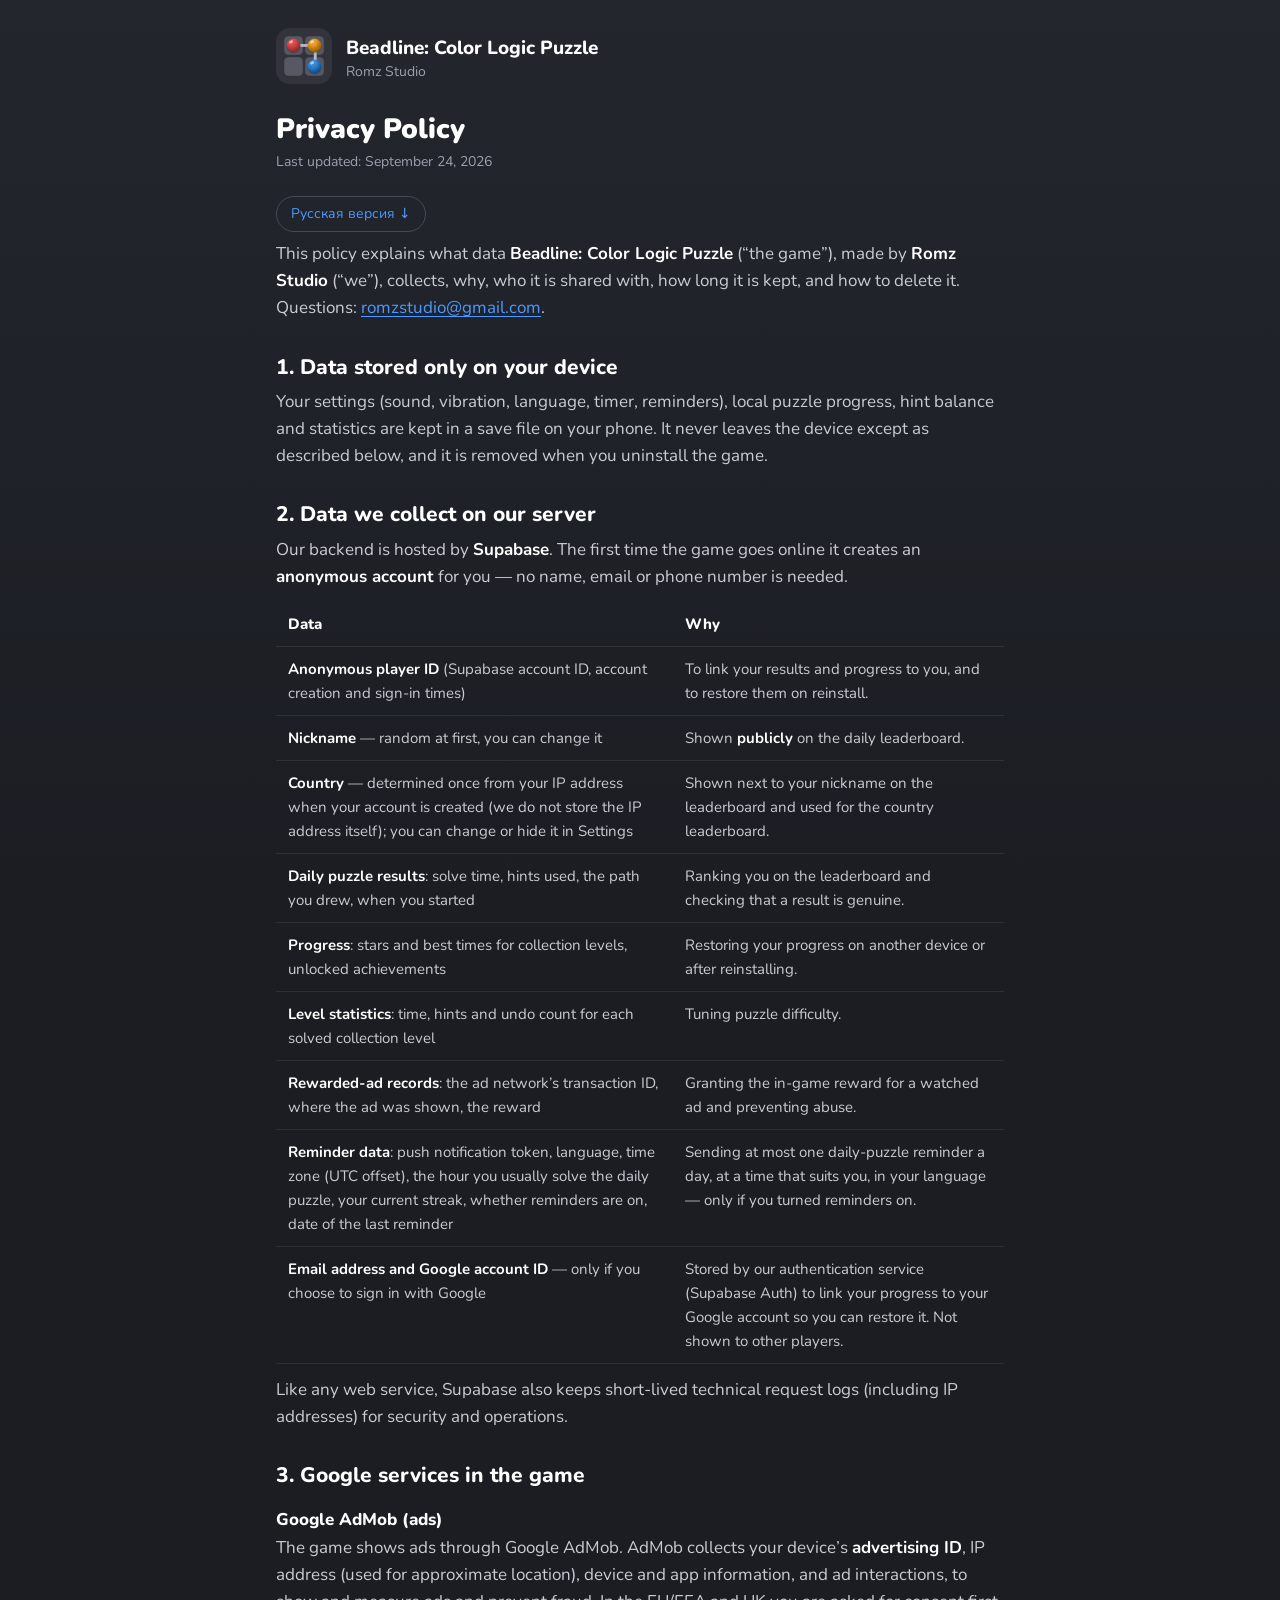
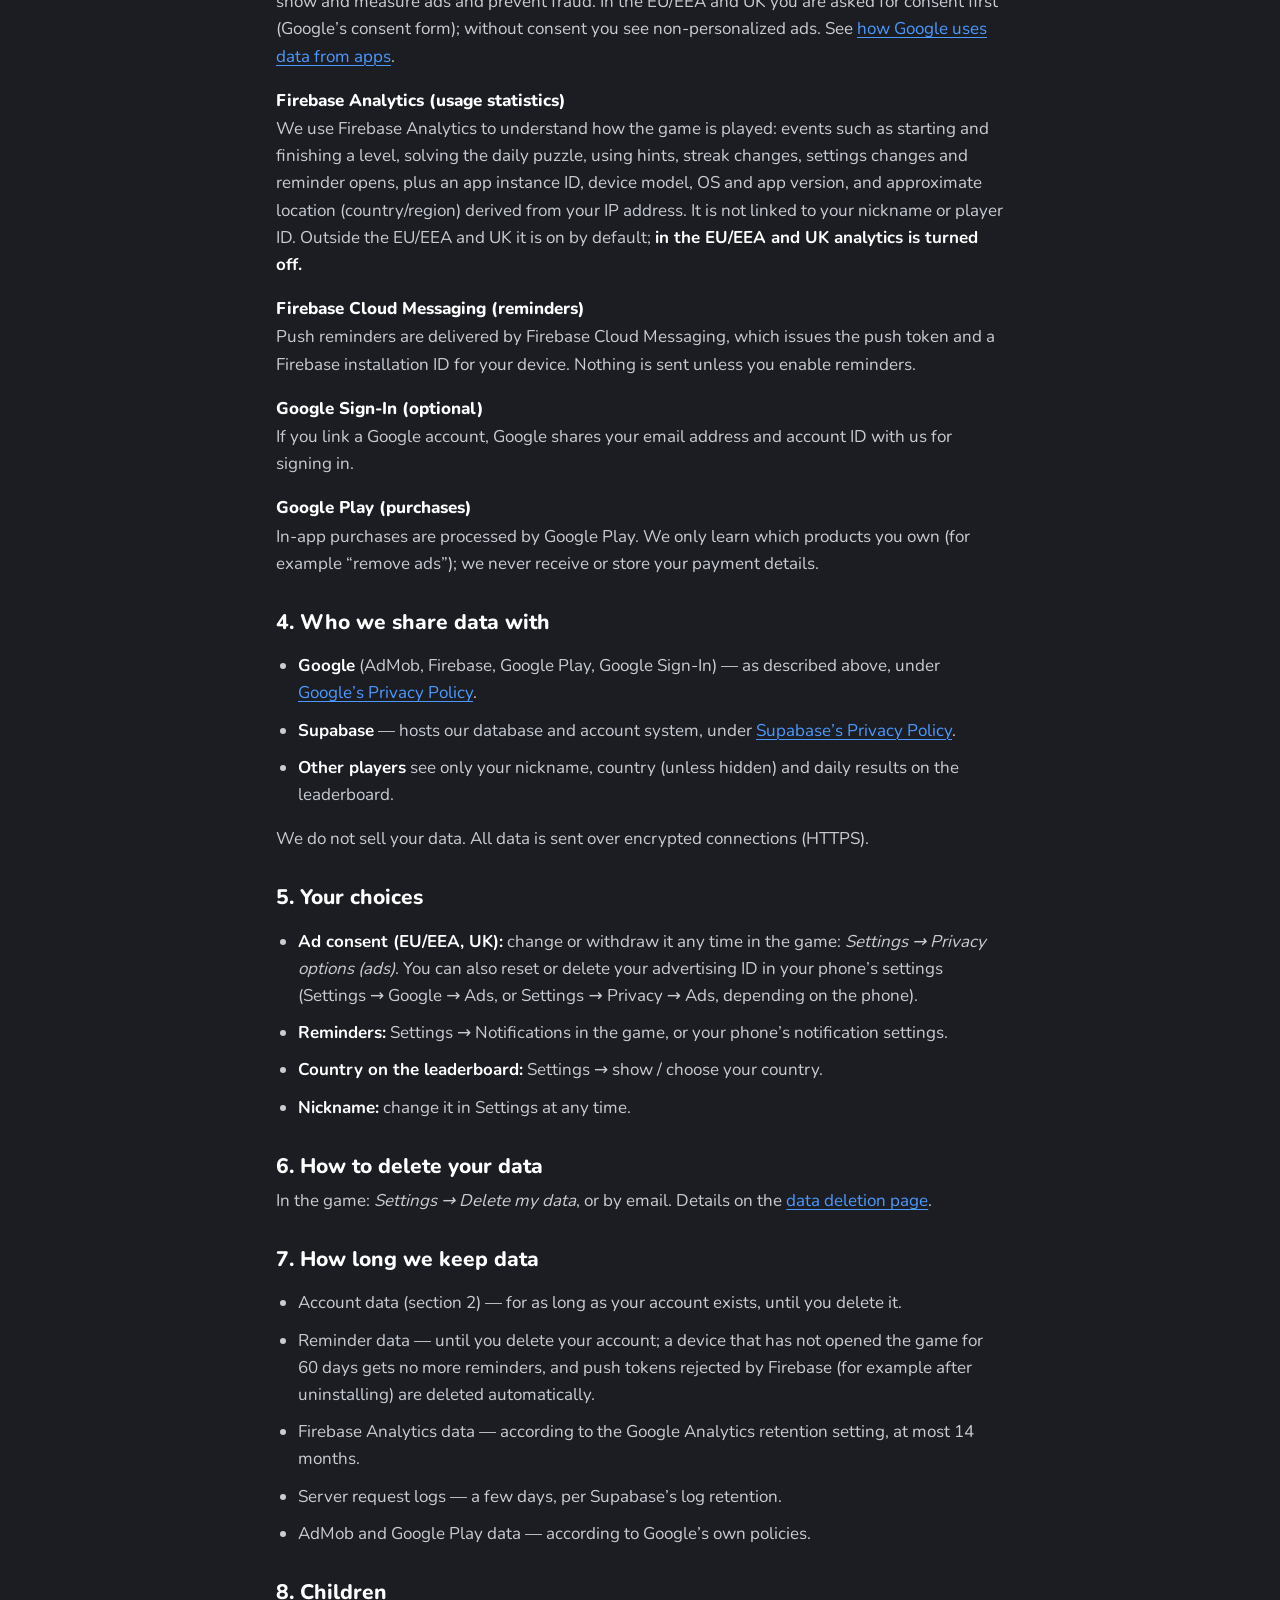
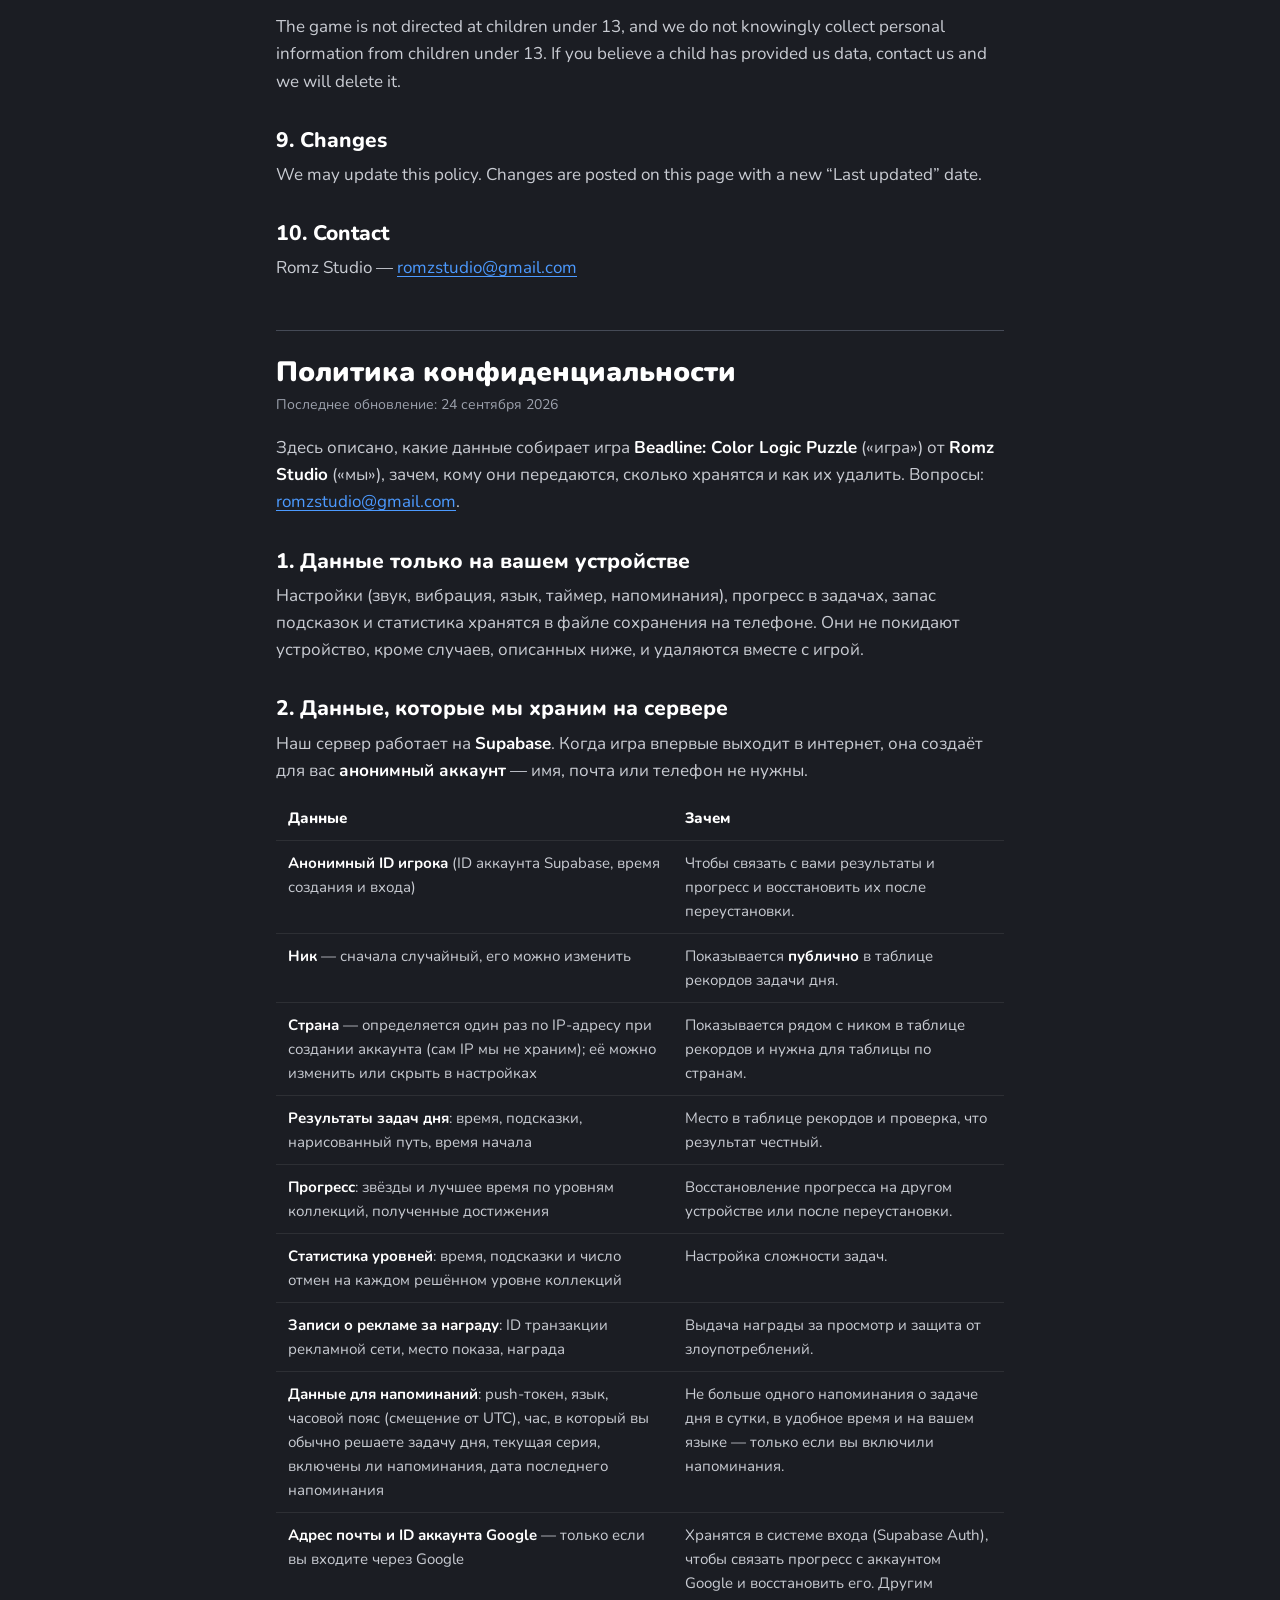
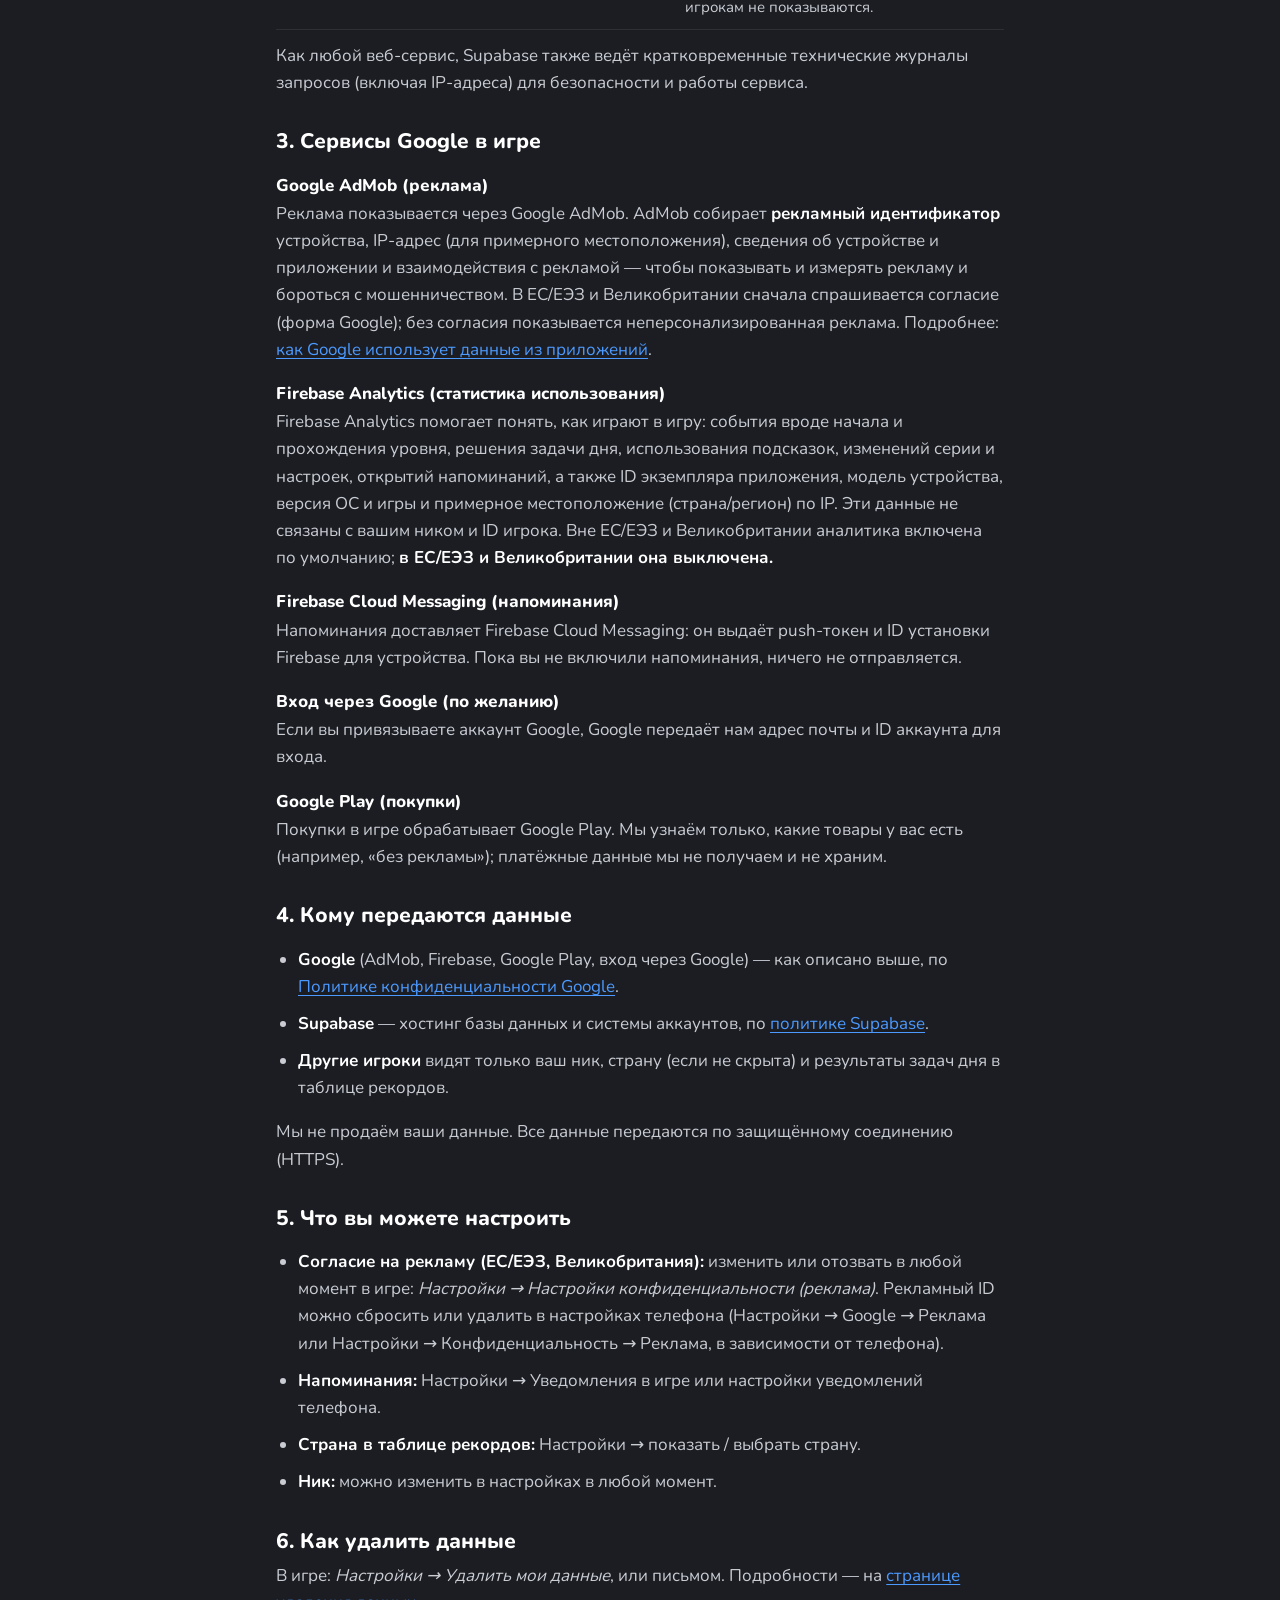
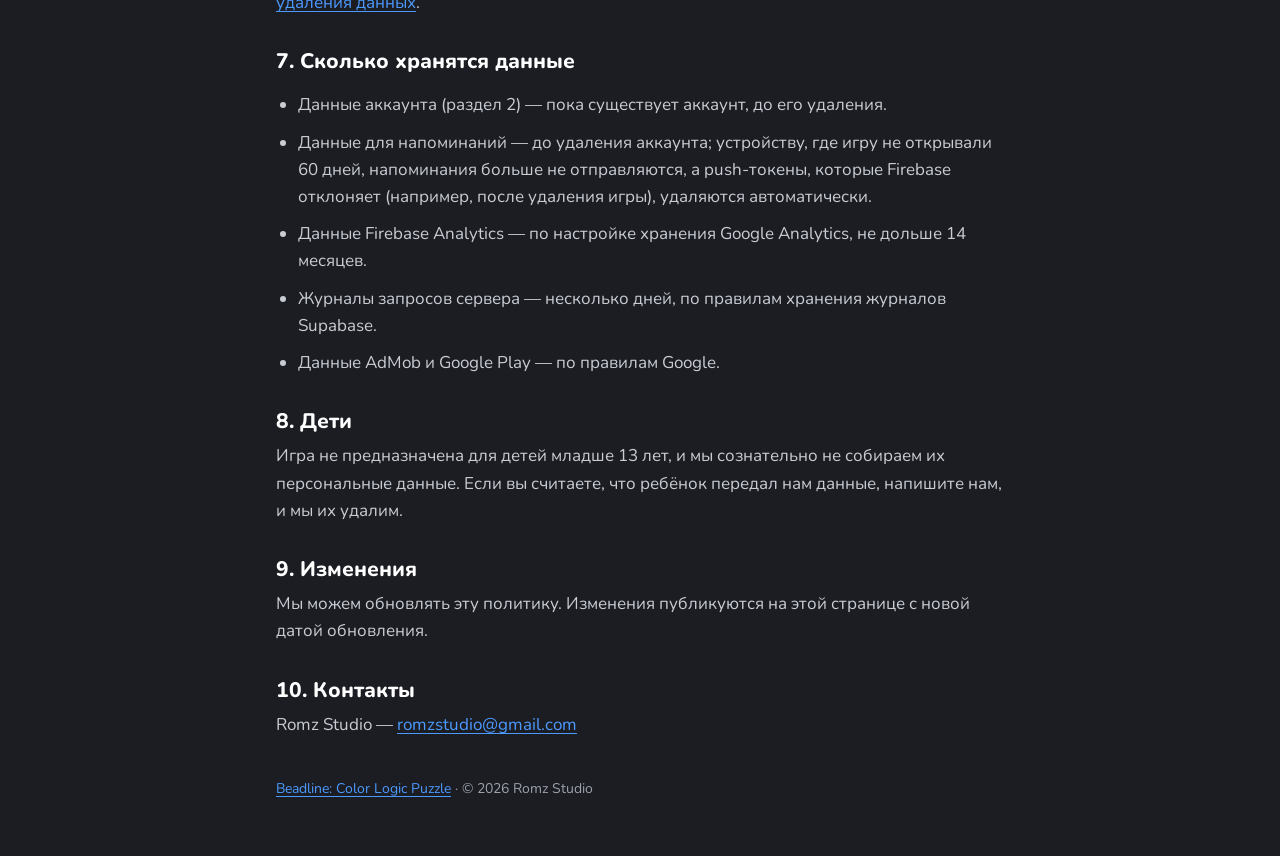
==== privacy.html @ 5cad296f "Replace privacy page with the new site: privacy policy and data deletion (EN + RU) Source lives in t" ====
<!doctype html>
<html lang="en">
<head>
<meta charset="utf-8">
<meta name="viewport" content="width=device-width, initial-scale=1">
<title>Privacy Policy — Beadline: Color Logic Puzzle</title>
<meta name="description" content="Privacy Policy for Beadline: Color Logic Puzzle by Romz Studio.">
<link rel="icon" href="icon.png">
<link rel="stylesheet" href="style.css">
</head>
<body>
<main>
	<header class="app">
		<a href="index.html"><img src="icon.png" alt="Beadline"></a>
		<div>
			<div class="name">Beadline: Color Logic Puzzle</div>
			<div class="dev">Romz Studio</div>
		</div>
	</header>

	<h1>Privacy Policy</h1>
	<p class="updated">Last updated: September 24, 2026</p>
	<a class="lang-switch" href="#ru">Русская версия ↓</a>

	<p>This policy explains what data <strong>Beadline: Color Logic Puzzle</strong> (“the game”),
	made by <strong>Romz Studio</strong> (“we”), collects, why, who it is shared with, how long it is
	kept, and how to delete it. Questions: <a href="mailto:romzstudio@gmail.com">romzstudio@gmail.com</a>.</p>

	<h2>1. Data stored only on your device</h2>
	<p>Your settings (sound, vibration, language, timer, reminders), local puzzle progress, hint
	balance and statistics are kept in a save file on your phone. It never leaves the device except
	as described below, and it is removed when you uninstall the game.</p>

	<h2>2. Data we collect on our server</h2>
	<p>Our backend is hosted by <strong>Supabase</strong>. The first time the game goes online it
	creates an <strong>anonymous account</strong> for you — no name, email or phone number is needed.</p>
	<div class="table-wrap"><table>
		<tr><th>Data</th><th>Why</th></tr>
		<tr><td><strong>Anonymous player ID</strong> (Supabase account ID, account creation and sign-in times)</td>
			<td>To link your results and progress to you, and to restore them on reinstall.</td></tr>
		<tr><td><strong>Nickname</strong> — random at first, you can change it</td>
			<td>Shown <strong>publicly</strong> on the daily leaderboard.</td></tr>
		<tr><td><strong>Country</strong> — determined once from your IP address when your account is created (we do not store the IP address itself); you can change or hide it in Settings</td>
			<td>Shown next to your nickname on the leaderboard and used for the country leaderboard.</td></tr>
		<tr><td><strong>Daily puzzle results</strong>: solve time, hints used, the path you drew, when you started</td>
			<td>Ranking you on the leaderboard and checking that a result is genuine.</td></tr>
		<tr><td><strong>Progress</strong>: stars and best times for collection levels, unlocked achievements</td>
			<td>Restoring your progress on another device or after reinstalling.</td></tr>
		<tr><td><strong>Level statistics</strong>: time, hints and undo count for each solved collection level</td>
			<td>Tuning puzzle difficulty.</td></tr>
		<tr><td><strong>Rewarded-ad records</strong>: the ad network’s transaction ID, where the ad was shown, the reward</td>
			<td>Granting the in-game reward for a watched ad and preventing abuse.</td></tr>
		<tr><td><strong>Reminder data</strong>: push notification token, language, time zone (UTC offset), the hour you usually solve the daily puzzle, your current streak, whether reminders are on, date of the last reminder</td>
			<td>Sending at most one daily-puzzle reminder a day, at a time that suits you, in your language — only if you turned reminders on.</td></tr>
		<tr><td><strong>Email address and Google account ID</strong> — only if you choose to sign in with Google</td>
			<td>Stored by our authentication service (Supabase Auth) to link your progress to your Google account so you can restore it. Not shown to other players.</td></tr>
	</table></div>
	<p>Like any web service, Supabase also keeps short-lived technical request logs (including IP
	addresses) for security and operations.</p>

	<h2>3. Google services in the game</h2>
	<h3>Google AdMob (ads)</h3>
	<p>The game shows ads through Google AdMob. AdMob collects your device’s <strong>advertising
	ID</strong>, IP address (used for approximate location), device and app information, and ad
	interactions, to show and measure ads and prevent fraud. In the EU/EEA and UK you are asked for
	consent first (Google’s consent form); without consent you see non-personalized ads.
	See <a href="https://policies.google.com/technologies/partner-sites">how Google uses data from apps</a>.</p>
	<h3>Firebase Analytics (usage statistics)</h3>
	<p>We use Firebase Analytics to understand how the game is played: events such as starting and
	finishing a level, solving the daily puzzle, using hints, streak changes, settings changes and
	reminder opens, plus an app instance ID, device model, OS and app version, and approximate
	location (country/region) derived from your IP address. It is not linked to your nickname or
	player ID. Outside the EU/EEA and UK it is on by default; <strong>in the EU/EEA and UK analytics
	is turned off.</strong></p>
	<h3>Firebase Cloud Messaging (reminders)</h3>
	<p>Push reminders are delivered by Firebase Cloud Messaging, which issues the push token and a
	Firebase installation ID for your device. Nothing is sent unless you enable reminders.</p>
	<h3>Google Sign-In (optional)</h3>
	<p>If you link a Google account, Google shares your email address and account ID with us for
	signing in.</p>
	<h3>Google Play (purchases)</h3>
	<p>In-app purchases are processed by Google Play. We only learn which products you own (for
	example “remove ads”); we never receive or store your payment details.</p>

	<h2>4. Who we share data with</h2>
	<ul>
		<li><strong>Google</strong> (AdMob, Firebase, Google Play, Google Sign-In) — as described above, under
			<a href="https://policies.google.com/privacy">Google’s Privacy Policy</a>.</li>
		<li><strong>Supabase</strong> — hosts our database and account system, under
			<a href="https://supabase.com/privacy">Supabase’s Privacy Policy</a>.</li>
		<li><strong>Other players</strong> see only your nickname, country (unless hidden) and daily results on the leaderboard.</li>
	</ul>
	<p>We do not sell your data. All data is sent over encrypted connections (HTTPS).</p>

	<h2>5. Your choices</h2>
	<ul>
		<li><strong>Ad consent (EU/EEA, UK):</strong> change or withdraw it any time in the game:
			<em>Settings → Privacy options (ads)</em>. You can also reset or delete your advertising ID in your
			phone’s settings (Settings → Google → Ads, or Settings → Privacy → Ads, depending on the phone).</li>
		<li><strong>Reminders:</strong> Settings → Notifications in the game, or your phone’s notification settings.</li>
		<li><strong>Country on the leaderboard:</strong> Settings → show / choose your country.</li>
		<li><strong>Nickname:</strong> change it in Settings at any time.</li>
	</ul>

	<h2>6. How to delete your data</h2>
	<p>In the game: <em>Settings → Delete my data</em>, or by email. Details on the
	<a href="delete-data.html">data deletion page</a>.</p>

	<h2>7. How long we keep data</h2>
	<ul>
		<li>Account data (section 2) — for as long as your account exists, until you delete it.</li>
		<li>Reminder data — until you delete your account; a device that has not opened the game for 60 days gets no more reminders, and push tokens rejected by Firebase (for example after uninstalling) are deleted automatically.</li>
		<li>Firebase Analytics data — according to the Google Analytics retention setting, at most 14 months.</li>
		<li>Server request logs — a few days, per Supabase’s log retention.</li>
		<li>AdMob and Google Play data — according to Google’s own policies.</li>
	</ul>

	<h2>8. Children</h2>
	<p>The game is not directed at children under 13, and we do not knowingly collect personal
	information from children under 13. If you believe a child has provided us data, contact us and we
	will delete it.</p>

	<h2>9. Changes</h2>
	<p>We may update this policy. Changes are posted on this page with a new “Last updated” date.</p>

	<h2>10. Contact</h2>
	<p>Romz Studio — <a href="mailto:romzstudio@gmail.com">romzstudio@gmail.com</a></p>

	<hr class="lang">

	<section id="ru" lang="ru">
	<h1>Политика конфиденциальности</h1>
	<p class="updated">Последнее обновление: 24 сентября 2026</p>

	<p>Здесь описано, какие данные собирает игра <strong>Beadline: Color Logic Puzzle</strong>
	(«игра») от <strong>Romz Studio</strong> («мы»), зачем, кому они передаются, сколько хранятся и как
	их удалить. Вопросы: <a href="mailto:romzstudio@gmail.com">romzstudio@gmail.com</a>.</p>

	<h2>1. Данные только на вашем устройстве</h2>
	<p>Настройки (звук, вибрация, язык, таймер, напоминания), прогресс в задачах, запас подсказок и
	статистика хранятся в файле сохранения на телефоне. Они не покидают устройство, кроме случаев,
	описанных ниже, и удаляются вместе с игрой.</p>

	<h2>2. Данные, которые мы храним на сервере</h2>
	<p>Наш сервер работает на <strong>Supabase</strong>. Когда игра впервые выходит в интернет, она
	создаёт для вас <strong>анонимный аккаунт</strong> — имя, почта или телефон не нужны.</p>
	<div class="table-wrap"><table>
		<tr><th>Данные</th><th>Зачем</th></tr>
		<tr><td><strong>Анонимный ID игрока</strong> (ID аккаунта Supabase, время создания и входа)</td>
			<td>Чтобы связать с вами результаты и прогресс и восстановить их после переустановки.</td></tr>
		<tr><td><strong>Ник</strong> — сначала случайный, его можно изменить</td>
			<td>Показывается <strong>публично</strong> в таблице рекордов задачи дня.</td></tr>
		<tr><td><strong>Страна</strong> — определяется один раз по IP-адресу при создании аккаунта (сам IP мы не храним); её можно изменить или скрыть в настройках</td>
			<td>Показывается рядом с ником в таблице рекордов и нужна для таблицы по странам.</td></tr>
		<tr><td><strong>Результаты задач дня</strong>: время, подсказки, нарисованный путь, время начала</td>
			<td>Место в таблице рекордов и проверка, что результат честный.</td></tr>
		<tr><td><strong>Прогресс</strong>: звёзды и лучшее время по уровням коллекций, полученные достижения</td>
			<td>Восстановление прогресса на другом устройстве или после переустановки.</td></tr>
		<tr><td><strong>Статистика уровней</strong>: время, подсказки и число отмен на каждом решённом уровне коллекций</td>
			<td>Настройка сложности задач.</td></tr>
		<tr><td><strong>Записи о рекламе за награду</strong>: ID транзакции рекламной сети, место показа, награда</td>
			<td>Выдача награды за просмотр и защита от злоупотреблений.</td></tr>
		<tr><td><strong>Данные для напоминаний</strong>: push-токен, язык, часовой пояс (смещение от UTC), час, в который вы обычно решаете задачу дня, текущая серия, включены ли напоминания, дата последнего напоминания</td>
			<td>Не больше одного напоминания о задаче дня в сутки, в удобное время и на вашем языке — только если вы включили напоминания.</td></tr>
		<tr><td><strong>Адрес почты и ID аккаунта Google</strong> — только если вы входите через Google</td>
			<td>Хранятся в системе входа (Supabase Auth), чтобы связать прогресс с аккаунтом Google и восстановить его. Другим игрокам не показываются.</td></tr>
	</table></div>
	<p>Как любой веб-сервис, Supabase также ведёт кратковременные технические журналы запросов (включая
	IP-адреса) для безопасности и работы сервиса.</p>

	<h2>3. Сервисы Google в игре</h2>
	<h3>Google AdMob (реклама)</h3>
	<p>Реклама показывается через Google AdMob. AdMob собирает <strong>рекламный идентификатор</strong>
	устройства, IP-адрес (для примерного местоположения), сведения об устройстве и приложении и
	взаимодействия с рекламой — чтобы показывать и измерять рекламу и бороться с мошенничеством. В
	ЕС/ЕЭЗ и Великобритании сначала спрашивается согласие (форма Google); без согласия показывается
	неперсонализированная реклама.
	Подробнее: <a href="https://policies.google.com/technologies/partner-sites?hl=ru">как Google использует данные из приложений</a>.</p>
	<h3>Firebase Analytics (статистика использования)</h3>
	<p>Firebase Analytics помогает понять, как играют в игру: события вроде начала и прохождения
	уровня, решения задачи дня, использования подсказок, изменений серии и настроек, открытий
	напоминаний, а также ID экземпляра приложения, модель устройства, версия ОС и игры и примерное
	местоположение (страна/регион) по IP. Эти данные не связаны с вашим ником и ID игрока. Вне ЕС/ЕЭЗ и
	Великобритании аналитика включена по умолчанию; <strong>в ЕС/ЕЭЗ и Великобритании она выключена.</strong></p>
	<h3>Firebase Cloud Messaging (напоминания)</h3>
	<p>Напоминания доставляет Firebase Cloud Messaging: он выдаёт push-токен и ID установки Firebase
	для устройства. Пока вы не включили напоминания, ничего не отправляется.</p>
	<h3>Вход через Google (по желанию)</h3>
	<p>Если вы привязываете аккаунт Google, Google передаёт нам адрес почты и ID аккаунта для входа.</p>
	<h3>Google Play (покупки)</h3>
	<p>Покупки в игре обрабатывает Google Play. Мы узнаём только, какие товары у вас есть (например,
	«без рекламы»); платёжные данные мы не получаем и не храним.</p>

	<h2>4. Кому передаются данные</h2>
	<ul>
		<li><strong>Google</strong> (AdMob, Firebase, Google Play, вход через Google) — как описано выше, по
			<a href="https://policies.google.com/privacy?hl=ru">Политике конфиденциальности Google</a>.</li>
		<li><strong>Supabase</strong> — хостинг базы данных и системы аккаунтов, по
			<a href="https://supabase.com/privacy">политике Supabase</a>.</li>
		<li><strong>Другие игроки</strong> видят только ваш ник, страну (если не скрыта) и результаты задач дня в таблице рекордов.</li>
	</ul>
	<p>Мы не продаём ваши данные. Все данные передаются по защищённому соединению (HTTPS).</p>

	<h2>5. Что вы можете настроить</h2>
	<ul>
		<li><strong>Согласие на рекламу (ЕС/ЕЭЗ, Великобритания):</strong> изменить или отозвать в любой момент в игре:
			<em>Настройки → Настройки конфиденциальности (реклама)</em>. Рекламный ID можно сбросить или удалить в
			настройках телефона (Настройки → Google → Реклама или Настройки → Конфиденциальность → Реклама,
			в зависимости от телефона).</li>
		<li><strong>Напоминания:</strong> Настройки → Уведомления в игре или настройки уведомлений телефона.</li>
		<li><strong>Страна в таблице рекордов:</strong> Настройки → показать / выбрать страну.</li>
		<li><strong>Ник:</strong> можно изменить в настройках в любой момент.</li>
	</ul>

	<h2>6. Как удалить данные</h2>
	<p>В игре: <em>Настройки → Удалить мои данные</em>, или письмом. Подробности — на
	<a href="delete-data.html#ru">странице удаления данных</a>.</p>

	<h2>7. Сколько хранятся данные</h2>
	<ul>
		<li>Данные аккаунта (раздел 2) — пока существует аккаунт, до его удаления.</li>
		<li>Данные для напоминаний — до удаления аккаунта; устройству, где игру не открывали 60 дней, напоминания больше не отправляются, а push-токены, которые Firebase отклоняет (например, после удаления игры), удаляются автоматически.</li>
		<li>Данные Firebase Analytics — по настройке хранения Google Analytics, не дольше 14 месяцев.</li>
		<li>Журналы запросов сервера — несколько дней, по правилам хранения журналов Supabase.</li>
		<li>Данные AdMob и Google Play — по правилам Google.</li>
	</ul>

	<h2>8. Дети</h2>
	<p>Игра не предназначена для детей младше 13 лет, и мы сознательно не собираем их персональные
	данные. Если вы считаете, что ребёнок передал нам данные, напишите нам, и мы их удалим.</p>

	<h2>9. Изменения</h2>
	<p>Мы можем обновлять эту политику. Изменения публикуются на этой странице с новой датой обновления.</p>

	<h2>10. Контакты</h2>
	<p>Romz Studio — <a href="mailto:romzstudio@gmail.com">romzstudio@gmail.com</a></p>
	</section>

	<footer><a href="index.html">Beadline: Color Logic Puzzle</a> · © 2026 Romz Studio</footer>
</main>
</body>
</html>
---- style.css ----
/* Beadline public pages (GitHub Pages). Colours match the game's Palette (godot/scripts/core/
   palette.gd). Font: Nunito, self-hosted (SIL OFL, fonts/Nunito-OFL.txt) — no external requests. */

@font-face {
	font-family: "Nunito";
	src: url("fonts/Nunito-Variable.ttf") format("truetype");
	font-weight: 200 1000;
	font-display: swap;
}

:root {
	--bg: #23262d;
	--bg-dark: #1b1d23;
	--surface: #2a2e37;
	--border: #454a56;
	--text: #ffffff;
	--text-2: #c9ccd3;
	--muted: #9ca1ad;
	--accent: #e52554;
	--link: #4c9aff;
	color-scheme: dark;
}

* { box-sizing: border-box; }

html { -webkit-text-size-adjust: 100%; }

body {
	margin: 0;
	background: linear-gradient(180deg, var(--bg) 0%, var(--bg-dark) 100%) fixed;
	background-color: var(--bg-dark);
	color: var(--text-2);
	font-family: "Nunito", system-ui, -apple-system, "Segoe UI", Roboto, sans-serif;
	font-size: 17px;
	line-height: 1.6;
}

main {
	max-width: 760px;
	margin: 0 auto;
	padding: 28px 16px 56px;
}

header.app {
	display: flex;
	align-items: center;
	gap: 14px;
	margin-bottom: 20px;
}

header.app img {
	width: 56px;
	height: 56px;
	border-radius: 14px;
	flex: none;
}

header.app .name {
	color: var(--text);
	font-weight: 800;
	font-size: 19px;
	line-height: 1.25;
}

header.app .dev { color: var(--muted); font-size: 14px; }

h1, h2, h3 { color: var(--text); line-height: 1.25; }
h1 { font-size: 28px; font-weight: 900; margin: 8px 0 4px; }
h2 { font-size: 21px; font-weight: 800; margin: 32px 0 8px; }
h3 { font-size: 17px; font-weight: 800; margin: 20px 0 4px; }

p, li { margin: 0 0 10px; }
ul { padding-left: 22px; }
strong { color: var(--text); }

a { color: var(--link); text-decoration-thickness: 1px; text-underline-offset: 3px; }

.updated { color: var(--muted); font-size: 14px; margin-bottom: 18px; }

.lang-switch {
	display: inline-block;
	margin: 4px 0 8px;
	padding: 6px 14px;
	border: 1px solid var(--border);
	border-radius: 999px;
	font-size: 14px;
	text-decoration: none;
}

.card {
	background: var(--surface);
	border: 1px solid rgba(255, 255, 255, 0.06);
	border-radius: 18px;
	padding: 18px 20px;
	margin: 16px 0;
}

.card > :first-child { margin-top: 0; }
.card > :last-child { margin-bottom: 0; }

.links { display: grid; gap: 12px; margin: 24px 0; }

.links a {
	display: block;
	padding: 16px 20px;
	background: var(--surface);
	border: 1px solid var(--border);
	border-radius: 16px;
	color: var(--text);
	font-weight: 800;
	text-decoration: none;
}

.links a span { display: block; color: var(--muted); font-weight: 600; font-size: 14px; }

.table-wrap { overflow-x: auto; margin: 12px 0; }

table { width: 100%; border-collapse: collapse; font-size: 15px; }

th, td {
	text-align: left;
	vertical-align: top;
	padding: 10px 12px;
	border-bottom: 1px solid rgba(255, 255, 255, 0.08);
}

th { color: var(--text); font-weight: 800; }

code {
	background: var(--bg-dark);
	border-radius: 6px;
	padding: 1px 6px;
	font-size: 0.92em;
}

hr.lang {
	border: none;
	border-top: 1px solid var(--border);
	margin: 48px 0 24px;
}

footer {
	margin-top: 40px;
	color: var(--muted);
	font-size: 14px;
}

@media (max-width: 480px) {
	body { font-size: 16px; }
	h1 { font-size: 24px; }
	h2 { font-size: 19px; }
	th, td { padding: 8px 6px; }
}
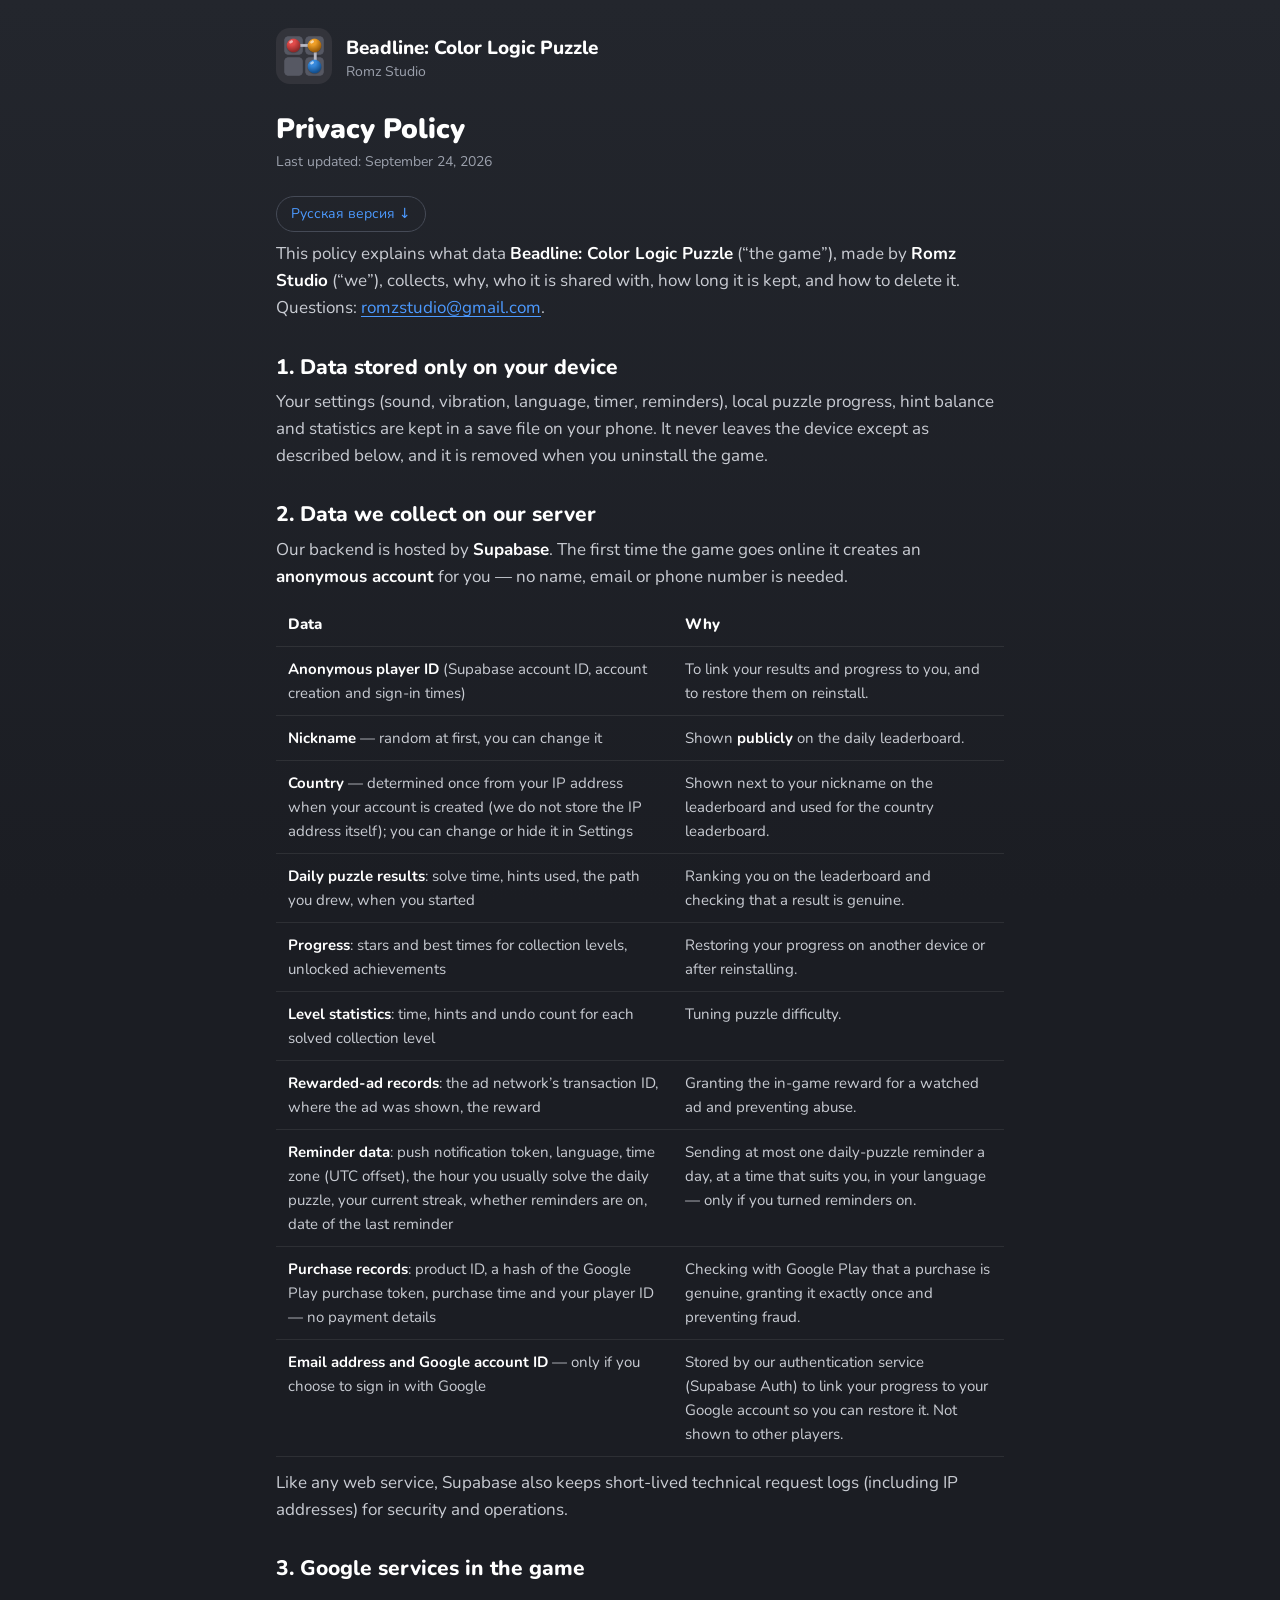
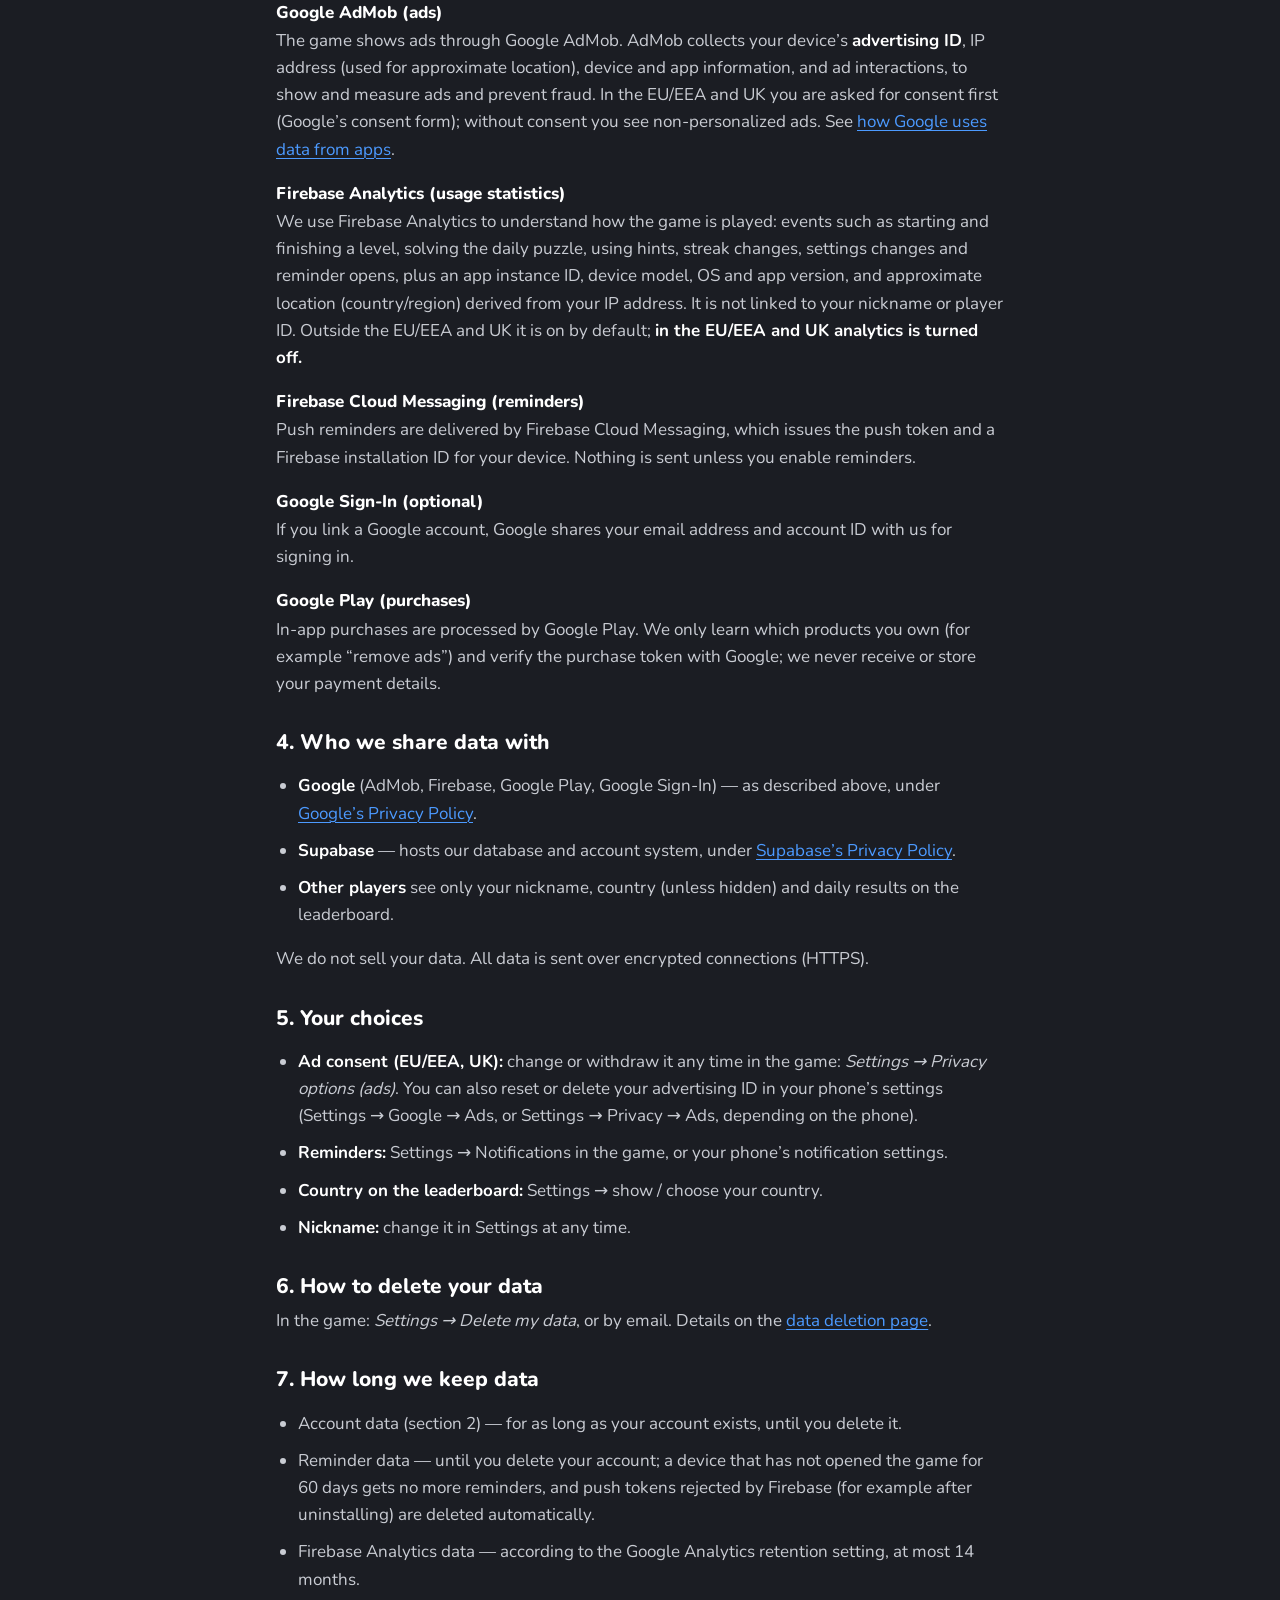
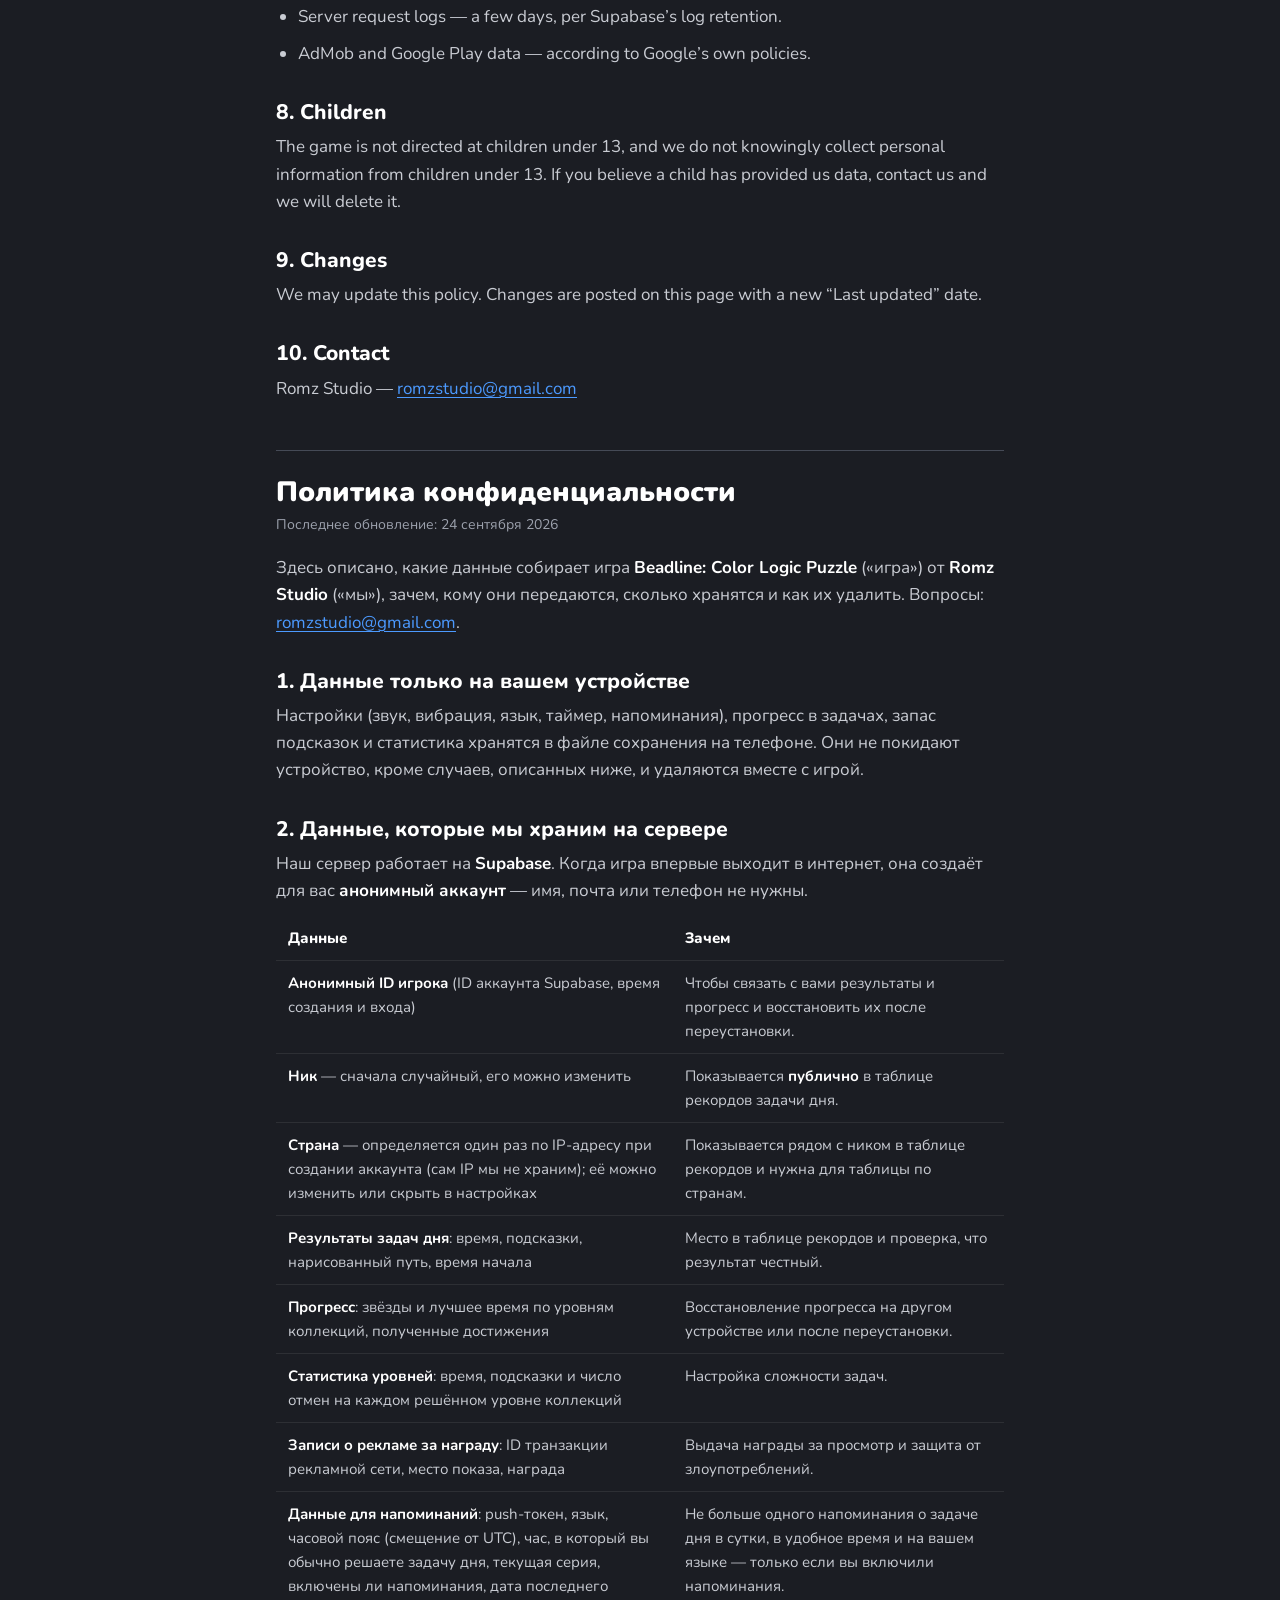
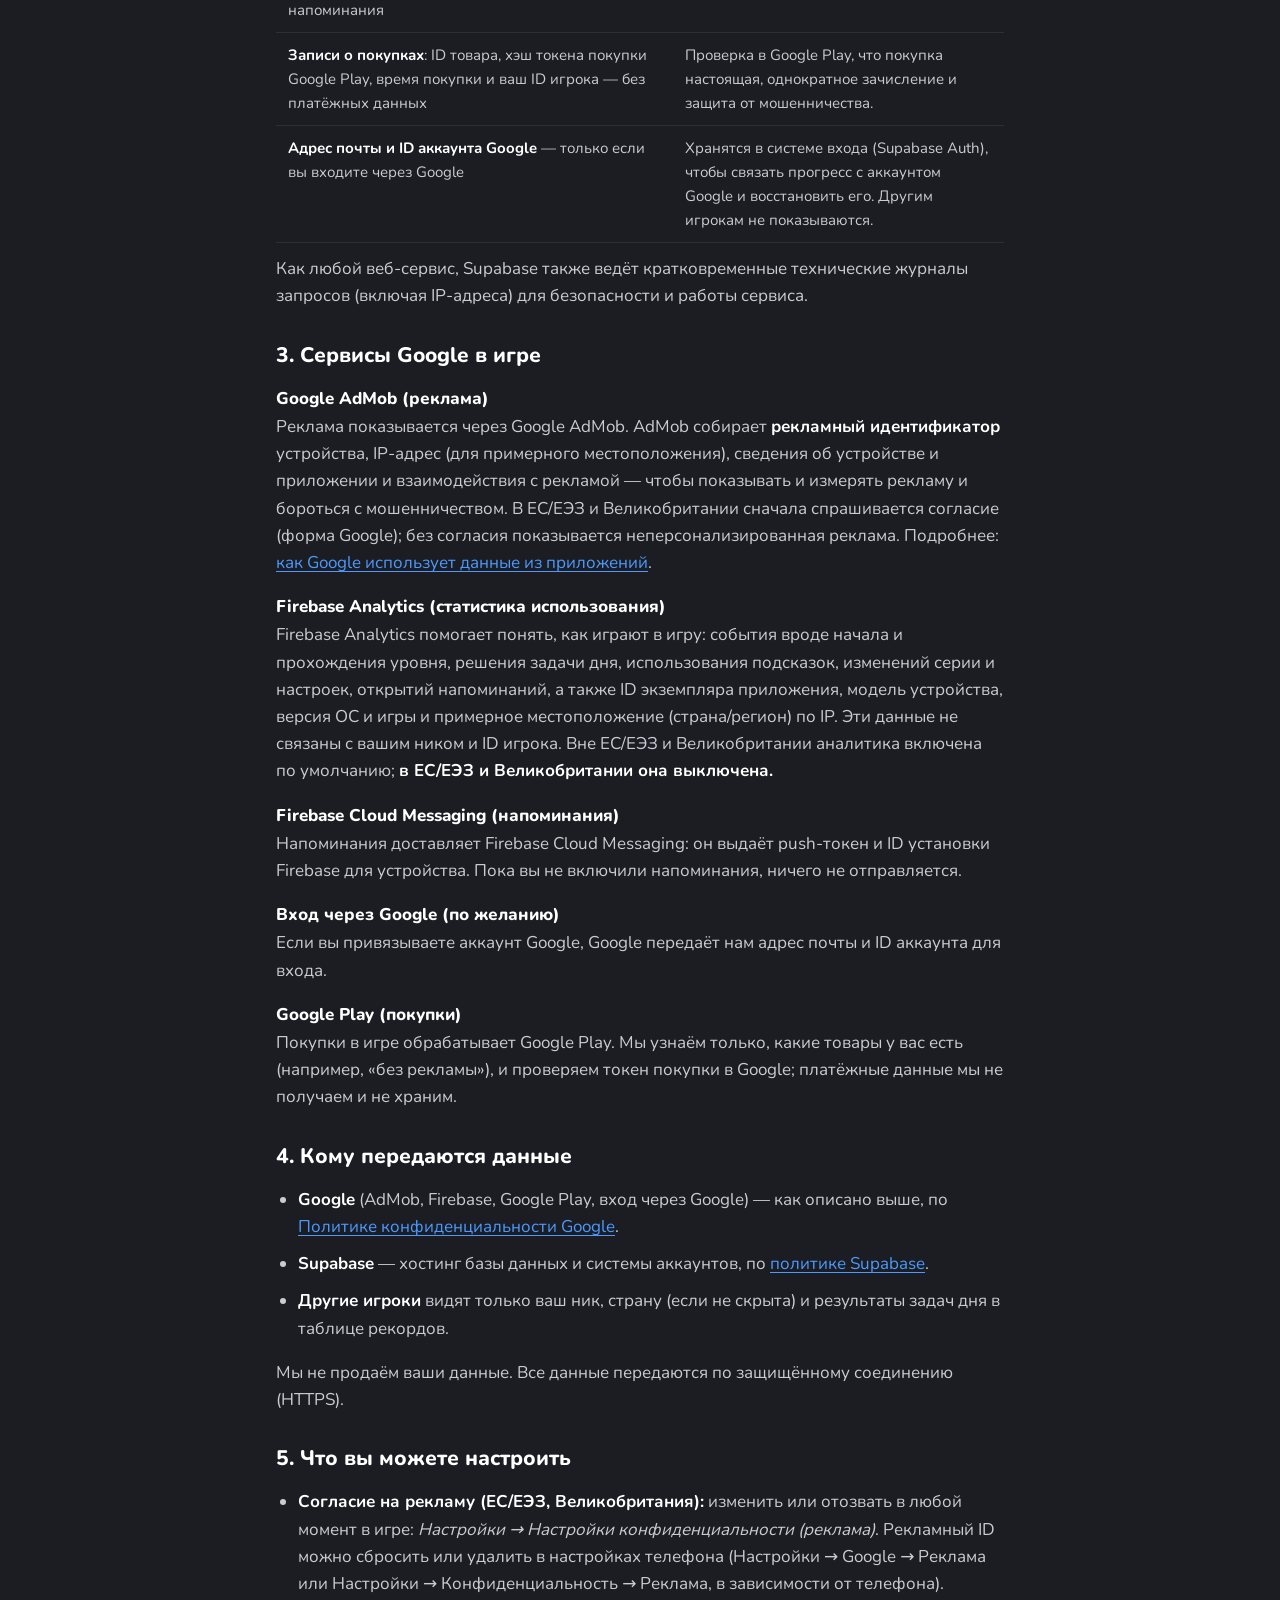
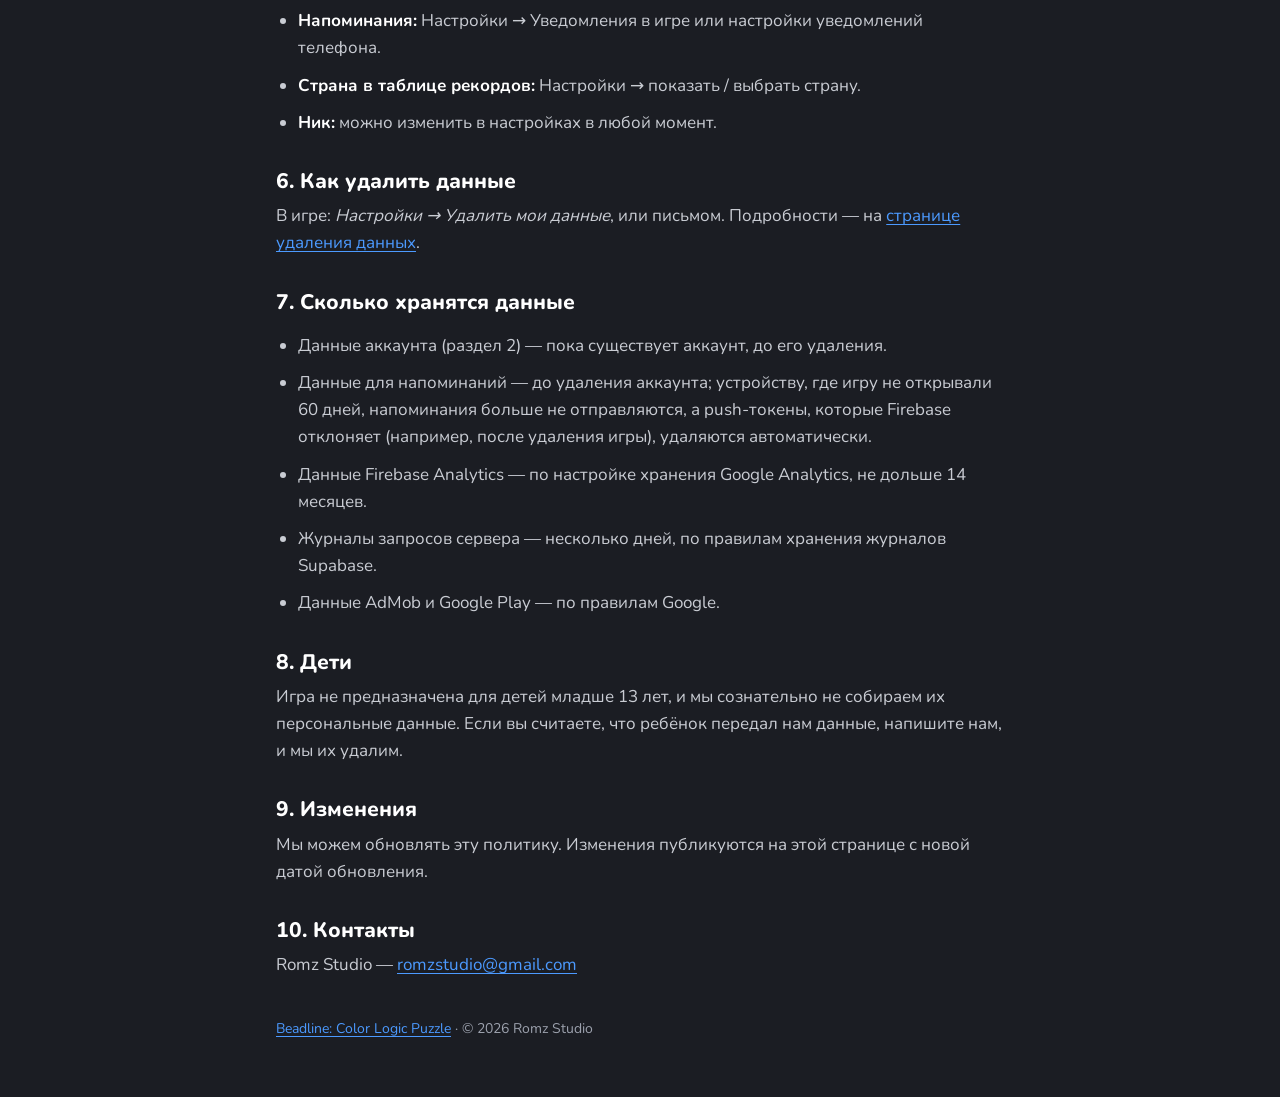
==== commit be54eacf: "Update privacy.html" ====
--- a/privacy.html
+++ b/privacy.html
@@ -52,6 +52,8 @@
 			<td>Granting the in-game reward for a watched ad and preventing abuse.</td></tr>
 		<tr><td><strong>Reminder data</strong>: push notification token, language, time zone (UTC offset), the hour you usually solve the daily puzzle, your current streak, whether reminders are on, date of the last reminder</td>
 			<td>Sending at most one daily-puzzle reminder a day, at a time that suits you, in your language — only if you turned reminders on.</td></tr>
+		<tr><td><strong>Purchase records</strong>: product ID, a hash of the Google Play purchase token, purchase time and your player ID — no payment details</td>
+			<td>Checking with Google Play that a purchase is genuine, granting it exactly once and preventing fraud.</td></tr>
 		<tr><td><strong>Email address and Google account ID</strong> — only if you choose to sign in with Google</td>
 			<td>Stored by our authentication service (Supabase Auth) to link your progress to your Google account so you can restore it. Not shown to other players.</td></tr>
 	</table></div>
@@ -80,7 +82,7 @@
 	signing in.</p>
 	<h3>Google Play (purchases)</h3>
 	<p>In-app purchases are processed by Google Play. We only learn which products you own (for
-	example “remove ads”); we never receive or store your payment details.</p>
+	example “remove ads”) and verify the purchase token with Google; we never receive or store your payment details.</p>
 
 	<h2>4. Who we share data with</h2>
 	<ul>
@@ -162,6 +164,8 @@
 			<td>Выдача награды за просмотр и защита от злоупотреблений.</td></tr>
 		<tr><td><strong>Данные для напоминаний</strong>: push-токен, язык, часовой пояс (смещение от UTC), час, в который вы обычно решаете задачу дня, текущая серия, включены ли напоминания, дата последнего напоминания</td>
 			<td>Не больше одного напоминания о задаче дня в сутки, в удобное время и на вашем языке — только если вы включили напоминания.</td></tr>
+		<tr><td><strong>Записи о покупках</strong>: ID товара, хэш токена покупки Google Play, время покупки и ваш ID игрока — без платёжных данных</td>
+			<td>Проверка в Google Play, что покупка настоящая, однократное зачисление и защита от мошенничества.</td></tr>
 		<tr><td><strong>Адрес почты и ID аккаунта Google</strong> — только если вы входите через Google</td>
 			<td>Хранятся в системе входа (Supabase Auth), чтобы связать прогресс с аккаунтом Google и восстановить его. Другим игрокам не показываются.</td></tr>
 	</table></div>
@@ -189,7 +193,7 @@
 	<p>Если вы привязываете аккаунт Google, Google передаёт нам адрес почты и ID аккаунта для входа.</p>
 	<h3>Google Play (покупки)</h3>
 	<p>Покупки в игре обрабатывает Google Play. Мы узнаём только, какие товары у вас есть (например,
-	«без рекламы»); платёжные данные мы не получаем и не храним.</p>
+	«без рекламы»), и проверяем токен покупки в Google; платёжные данные мы не получаем и не храним.</p>
 
 	<h2>4. Кому передаются данные</h2>
 	<ul>
